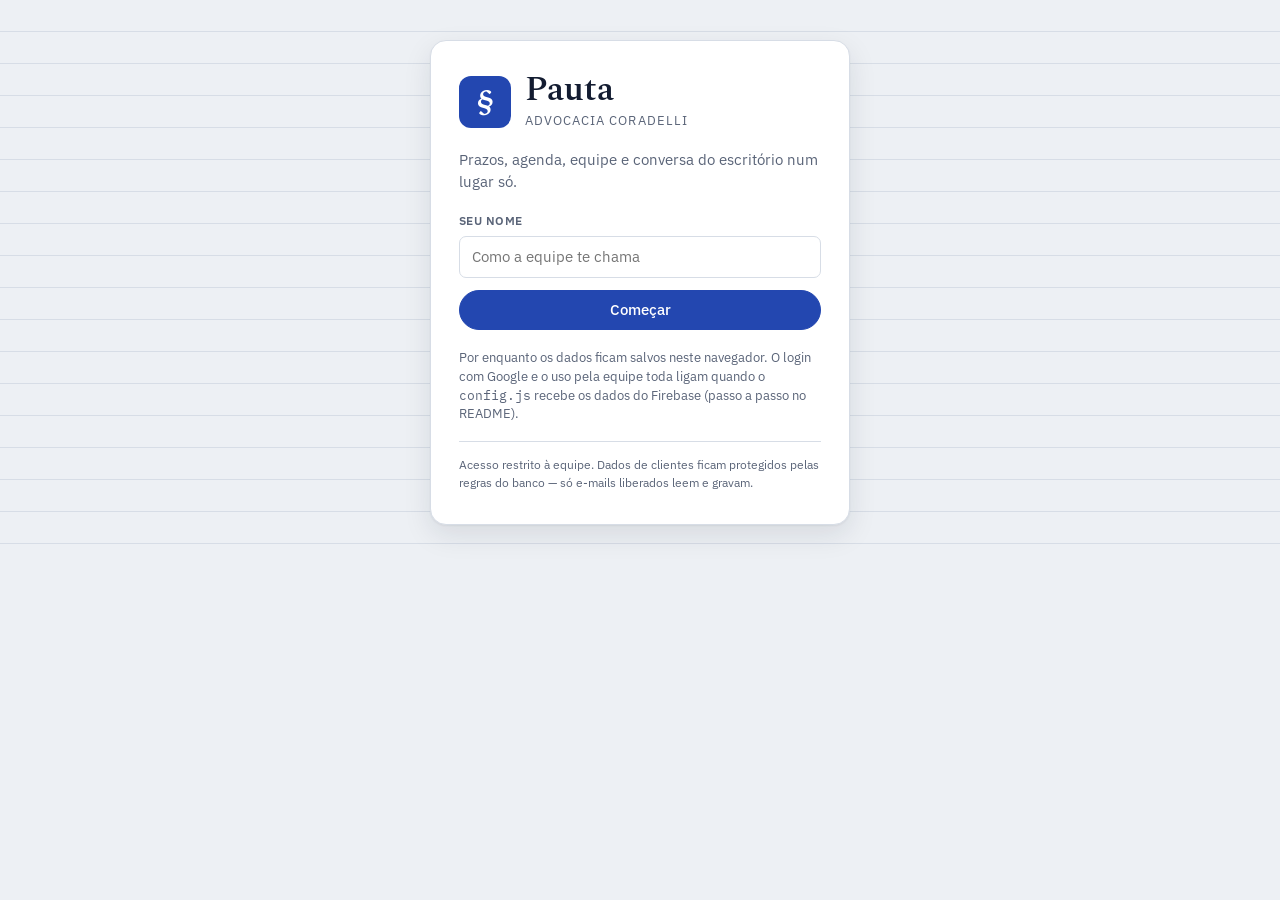
==== index.html @ 5a23bbc0 "Pauta: prazos, agenda, equipe e chat do escritório Co-Authored-By: Claude Opus 5.5 <noreply@anthropi" ====
<!doctype html>
<html lang="pt-BR">
<head>
  <meta charset="utf-8">
  <meta name="viewport" content="width=device-width, initial-scale=1, viewport-fit=cover">
  <title>Pauta Coradelli</title>
  <meta name="description" content="Prazos, agenda, equipe e chat do escritório.">
  <meta name="theme-color" content="#131C31">
  <link rel="icon" href="data:image/svg+xml,%3Csvg xmlns='http://www.w3.org/2000/svg' viewBox='0 0 64 64'%3E%3Crect width='64' height='64' rx='14' fill='%232347B0'/%3E%3Ctext x='32' y='46' font-family='Georgia,serif' font-size='42' font-weight='700' fill='white' text-anchor='middle'%3E%C2%A7%3C/text%3E%3C/svg%3E">
  <link rel="preconnect" href="https://fonts.googleapis.com">
  <link rel="preconnect" href="https://fonts.gstatic.com" crossorigin>
  <link rel="stylesheet" href="https://fonts.googleapis.com/css2?family=IBM+Plex+Mono:wght@400;500&family=IBM+Plex+Sans:wght@400;500;600&family=Spectral:wght@500;600&display=swap">
  <link rel="stylesheet" href="styles.css">
</head>
<body>
  <div id="app"></div>
  <div id="modal-root"></div>
  <div id="toasts" aria-live="polite"></div>
  <input type="file" id="backup-file" accept=".json,application/json" hidden>
  <script src="config.js"></script>
  <script type="module" src="app.js"></script>
</body>
</html>
---- styles.css ----
/* Layout: lombada escura à esquerda no desktop (como a lombada de um processo físico), barra de abas no celular;
   coluna de trabalho com filtros → lista de prazos, e o painel "Hoje" ao lado em telas largas. */
:root {
  --paper: #EDF0F4;
  --surface: #FFFFFF;
  --surface-2: #F5F7FA;
  --ink: #131C31;
  --muted: #5A6478;
  --line: #D7DDE6;
  --accent: #2347B0;
  --accent-ink: #FFFFFF;
  --accent-soft: #E3E9F8;
  --rail: #131C31;
  --rail-ink: #E8ECF4;
  --rail-muted: #8D98AE;
  --rail-active: #24304D;
  --danger: #B42318;
  --danger-soft: #FCE8E6;
  --on-danger: #FFFFFF;
  --warn: #9A5600;
  --warn-soft: #FBEED8;
  --ok: #1F7047;
  --ok-soft: #E0F0E6;
  --scrim: rgba(19, 28, 49, .42);
  --shadow: 0 1px 2px rgba(19, 28, 49, .06), 0 10px 28px rgba(19, 28, 49, .10);

  --font-display: 'Spectral', 'Iowan Old Style', Georgia, serif;
  --font-body: 'IBM Plex Sans', system-ui, -apple-system, 'Segoe UI', Roboto, sans-serif;
  --font-mono: 'IBM Plex Mono', ui-monospace, 'SFMono-Regular', Menlo, Consolas, monospace;

  --r: 12px;
  --r-sm: 7px;
  --tabbar-h: 62px;
}
@media (prefers-color-scheme: dark) {
  :root:not([data-theme="light"]) {
    --paper: #0E1420; --surface: #161E2E; --surface-2: #1B2436; --ink: #E5E9F1; --muted: #98A2B6; --line: #2A3447;
    --accent: #86A2FF; --accent-ink: #0E1420; --accent-soft: #1F2A48;
    --rail: #0A0F19; --rail-ink: #E5E9F1; --rail-muted: #7F8AA0; --rail-active: #1B2436;
    --danger: #FF8C7F; --danger-soft: #3A1D1C; --on-danger: #2A0F0C; --warn: #F2B55C; --warn-soft: #382A13; --ok: #79D29E; --ok-soft: #14301F;
    --scrim: rgba(0, 0, 0, .55); --shadow: 0 1px 2px rgba(0, 0, 0, .3), 0 12px 32px rgba(0, 0, 0, .45);
    color-scheme: dark;
  }
}
:root[data-theme="dark"] {
  --paper: #0E1420; --surface: #161E2E; --surface-2: #1B2436; --ink: #E5E9F1; --muted: #98A2B6; --line: #2A3447;
  --accent: #86A2FF; --accent-ink: #0E1420; --accent-soft: #1F2A48;
  --rail: #0A0F19; --rail-ink: #E5E9F1; --rail-muted: #7F8AA0; --rail-active: #1B2436;
  --danger: #FF8C7F; --danger-soft: #3A1D1C; --on-danger: #2A0F0C; --warn: #F2B55C; --warn-soft: #382A13; --ok: #79D29E; --ok-soft: #14301F;
  --scrim: rgba(0, 0, 0, .55); --shadow: 0 1px 2px rgba(0, 0, 0, .3), 0 12px 32px rgba(0, 0, 0, .45);
  color-scheme: dark;
}

*, *::before, *::after { box-sizing: border-box; }
html, body { height: 100%; }
body { margin: 0; background: var(--paper); color: var(--ink); font: 15px/1.5 var(--font-body); -webkit-font-smoothing: antialiased; }
body::before { content: ""; position: fixed; inset: 0 0 auto; height: env(safe-area-inset-top, 0px); z-index: 30; background: var(--paper); }
[hidden] { display: none !important; }
button, input, select, textarea { font: inherit; color: inherit; }
button { cursor: pointer; }
svg { width: 20px; height: 20px; fill: none; stroke: currentColor; stroke-width: 1.7; stroke-linecap: round; stroke-linejoin: round; flex: none; }
svg.g-logo { stroke: none; }
.mono { font-family: var(--font-mono); font-variant-numeric: tabular-nums; }
:focus-visible { outline: 2px solid var(--accent); outline-offset: 2px; }
h1, h2, h3 { text-wrap: balance; margin: 0; }
p { margin: 0; }
@media (prefers-reduced-motion: reduce) { *, *::before, *::after { animation: none !important; transition: none !important; } }

/* ---------- botões e campos ---------- */
.btn { display: inline-flex; align-items: center; justify-content: center; gap: 8px; min-height: 40px; padding: 0 16px; border-radius: 999px; border: 1px solid var(--line); background: var(--surface); font-weight: 500; white-space: nowrap; }
.btn:hover { border-color: var(--muted); }
.btn.primary { background: var(--accent); color: var(--accent-ink); border-color: var(--accent); }
.btn.primary:hover { filter: brightness(1.08); }
.btn.ghost { background: transparent; }
.btn.danger { color: var(--danger); border-color: var(--danger); background: transparent; }
.btn.small { min-height: 32px; padding: 0 12px; font-size: 13px; }
.btn[disabled] { opacity: .5; cursor: not-allowed; }
.btn svg { width: 18px; height: 18px; }
.icon-btn { position: relative; display: inline-grid; place-items: center; width: 40px; height: 40px; border-radius: 999px; border: 1px solid transparent; background: transparent; color: var(--ink); }
.icon-btn:hover { background: var(--surface); border-color: var(--line); }
.mini-btn { display: inline-flex; align-items: center; gap: 4px; padding: 2px 8px; border-radius: 999px; border: 1px solid var(--line); background: var(--surface); color: var(--muted); font-size: 12px; }
.mini-btn svg { width: 14px; height: 14px; }
.linkish { background: none; border: 0; padding: 0; color: var(--accent); font-weight: 500; text-align: left; }

.field { display: flex; flex-direction: column; gap: 6px; min-width: 0; }
.field > span:not(.hint), .label { font-size: 12px; font-weight: 600; letter-spacing: .04em; text-transform: uppercase; color: var(--muted); }
.input, .field input, .field select, .field textarea, select.input {
  width: 100%; min-height: 42px; padding: 9px 12px; border: 1px solid var(--line); border-radius: var(--r-sm); background: var(--surface); outline: none;
}
.field textarea { min-height: 96px; resize: vertical; line-height: 1.5; }
.field input:focus, .field select:focus, .field textarea:focus, .input:focus { border-color: var(--accent); box-shadow: 0 0 0 3px var(--accent-soft); }
.hint { font-size: 12.5px; color: var(--muted); }
.hint.ok { color: var(--ok); }
.hint.bad { color: var(--danger); }
.grid2 { display: grid; grid-template-columns: 1fr 1fr; gap: 14px; }
.grid3 { display: grid; grid-template-columns: repeat(3, 1fr); gap: 14px; }
@media (max-width: 560px) { .grid2, .grid3 { grid-template-columns: 1fr; } }
.seg { display: inline-flex; padding: 3px; gap: 2px; border-radius: 999px; background: var(--surface-2); border: 1px solid var(--line); }
.seg label, .seg button { display: inline-flex; align-items: center; gap: 6px; padding: 6px 14px; border-radius: 999px; border: 0; background: transparent; font-size: 14px; font-weight: 500; color: var(--muted); cursor: pointer; }
.seg input { position: absolute; opacity: 0; pointer-events: none; }
.seg label:has(input:checked), .seg button.on { background: var(--surface); color: var(--ink); box-shadow: 0 1px 2px rgba(0,0,0,.08); }
.check { display: inline-flex; align-items: center; gap: 8px; font-size: 14px; cursor: pointer; }
.check input { width: 18px; height: 18px; accent-color: var(--accent); }

/* ---------- login ---------- */
.login { min-height: 100%; display: grid; place-items: center; padding-block: 40px; padding-left: max(16px, env(safe-area-inset-left, 0px)); padding-right: max(16px, env(safe-area-inset-right, 0px));
  background-image: repeating-linear-gradient(to bottom, transparent 0 31px, var(--line) 31px 32px); }
.login-card { width: 100%; max-width: 420px; background: var(--surface); border: 1px solid var(--line); border-radius: 16px; padding: 32px 28px; box-shadow: var(--shadow); display: flex; flex-direction: column; gap: 18px; }
.login-brand { display: flex; align-items: center; gap: 14px; }
.brand-mark { display: inline-grid; place-items: center; width: 36px; height: 36px; border-radius: 8px; background: var(--accent); color: var(--accent-ink); font-family: var(--font-display); font-size: 22px; font-weight: 600; line-height: 1; }
.brand-mark.big { width: 52px; height: 52px; font-size: 32px; border-radius: 12px; }
.login-title { font-family: var(--font-display); font-size: 34px; font-weight: 600; line-height: 1; }
.login-office { font-size: 13px; letter-spacing: .08em; text-transform: uppercase; color: var(--muted); margin-top: 4px; }
.login-lede { color: var(--muted); }
.login-msg { padding: 10px 12px; border-radius: var(--r-sm); background: var(--danger-soft); color: var(--danger); font-size: 14px; }
.btn.google { min-height: 46px; background: var(--surface); }
.login-foot { font-size: 12px; color: var(--muted); border-top: 1px solid var(--line); padding-top: 14px; }

/* ---------- casca do app ---------- */
.app { display: grid; grid-template-columns: 240px minmax(0, 1fr); min-height: 100%; }
.rail { position: sticky; top: 0; height: 100vh; height: 100dvh; display: flex; flex-direction: column; gap: 28px; padding: 22px 14px; background: var(--rail); color: var(--rail-ink); }
.brand { display: flex; align-items: center; gap: 12px; padding: 0 8px; }
.brand-name { font-family: var(--font-display); font-size: 24px; font-weight: 600; line-height: 1; }
.brand-office { font-size: 11px; letter-spacing: .08em; text-transform: uppercase; color: var(--rail-muted); margin-top: 3px; }
.rail-nav { display: flex; flex-direction: column; gap: 2px; }
.nav-btn { display: flex; align-items: center; gap: 12px; padding: 10px 12px; border-radius: 9px; border: 0; background: transparent; color: var(--rail-muted); font-weight: 500; text-align: left; }
.nav-btn:hover { color: var(--rail-ink); background: var(--rail-active); }
.nav-btn.on { color: var(--rail-ink); background: var(--rail-active); }
.nav-btn .nav-n { margin-left: auto; min-width: 20px; padding: 0 6px; border-radius: 999px; background: var(--accent); color: var(--accent-ink); font-size: 11.5px; font-weight: 600; text-align: center; line-height: 20px; }
.rail-foot { margin-top: auto; display: flex; flex-direction: column; gap: 10px; padding: 0 8px; font-size: 12px; color: var(--rail-muted); }
.demo-tag { display: inline-flex; align-self: flex-start; padding: 3px 8px; border-radius: 4px; border: 1px dashed var(--rail-muted); font-family: var(--font-mono); font-size: 11px; letter-spacing: .06em; text-transform: uppercase; }

.main { min-width: 0; display: flex; flex-direction: column; }
.topbar { position: sticky; top: env(safe-area-inset-top, 0px); z-index: 20; display: flex; align-items: center; gap: 12px; min-height: 64px; background: var(--paper); border-bottom: 1px solid var(--line);
  padding-left: max(32px, env(safe-area-inset-left, 0px)); padding-right: max(32px, env(safe-area-inset-right, 0px)); }
.topbar .mobile-brand { display: none; }
.view-title { font-family: var(--font-display); font-size: 26px; font-weight: 600; letter-spacing: -.01em; }
.view-sub { font-size: 13px; color: var(--muted); }
.top-actions { margin-left: auto; display: flex; align-items: center; gap: 6px; }
.badge { position: absolute; top: -2px; right: -4px; min-width: 16px; height: 16px; padding: 0 4px; border-radius: 999px; background: var(--danger); color: var(--on-danger); font-size: 10.5px; font-weight: 600; line-height: 16px; text-align: center; border: 2px solid var(--paper); box-sizing: content-box; }
.avatar-btn { padding: 0; border: 0; background: none; border-radius: 999px; }
.content { flex: 1; padding-block: 24px 48px; padding-left: max(32px, env(safe-area-inset-left, 0px)); padding-right: max(32px, env(safe-area-inset-right, 0px)); min-width: 0; }
.demo-banner { display: flex; align-items: flex-start; gap: 10px; padding: 8px 32px; background: var(--warn-soft); color: var(--warn); font-size: 13px; border-bottom: 1px solid var(--line); }
.tabbar { display: none; }

@media (max-width: 899px) {
  .app { grid-template-columns: minmax(0, 1fr); }
  .rail { display: none; }
  .topbar { min-height: 56px; padding-left: max(16px, env(safe-area-inset-left, 0px)); padding-right: max(16px, env(safe-area-inset-right, 0px)); }
  .topbar .mobile-brand { display: inline-grid; width: 30px; height: 30px; font-size: 19px; border-radius: 7px; }
  .view-title { font-size: 22px; }
  .content { padding-block: 16px calc(var(--tabbar-h) + 28px + env(safe-area-inset-bottom, 0px)); padding-left: max(16px, env(safe-area-inset-left, 0px)); padding-right: max(16px, env(safe-area-inset-right, 0px)); }
  .demo-banner { padding: 8px max(16px, env(safe-area-inset-left, 0px)); }
  .tabbar { position: fixed; z-index: 25; inset: auto 0 0; display: grid; grid-template-columns: repeat(4, 1fr); background: var(--surface); border-top: 1px solid var(--line);
    padding-bottom: env(safe-area-inset-bottom, 0px); padding-left: env(safe-area-inset-left, 0px); padding-right: env(safe-area-inset-right, 0px); }
  .tab-btn { position: relative; height: var(--tabbar-h); display: flex; flex-direction: column; align-items: center; justify-content: center; gap: 3px; border: 0; background: none; color: var(--muted); font-size: 11.5px; font-weight: 500; }
  .tab-btn.on { color: var(--accent); }
  .tab-btn .nav-n { position: absolute; top: 7px; left: calc(50% + 6px); min-width: 17px; padding: 0 5px; border-radius: 999px; background: var(--danger); color: var(--on-danger); font-size: 10.5px; line-height: 17px; font-weight: 600; }
}

/* avatares */
.av { display: inline-grid; place-items: center; flex: none; width: 32px; height: 32px; border-radius: 999px; color: #fff; font-size: 12.5px; font-weight: 600; letter-spacing: .02em; overflow: hidden; }
.av img { width: 100%; height: 100%; object-fit: cover; }
.av.sm { width: 24px; height: 24px; font-size: 10.5px; }
.av.lg { width: 64px; height: 64px; font-size: 22px; }
.av.none { background: var(--surface-2); color: var(--muted); border: 1px dashed var(--line); }

/* popovers (sininho e menu) */
.pop { position: fixed; z-index: 40; top: calc(env(safe-area-inset-top, 0px) + 60px); right: max(16px, env(safe-area-inset-right, 0px)); width: min(380px, calc(100vw - 32px)); max-height: min(560px, 75dvh); overflow: auto;
  background: var(--surface); border: 1px solid var(--line); border-radius: var(--r); box-shadow: var(--shadow); }
.pop-head { display: flex; align-items: center; justify-content: space-between; gap: 10px; padding: 14px 16px 10px; border-bottom: 1px solid var(--line); position: sticky; top: 0; background: var(--surface); }
.pop-head h3 { font-size: 15px; }
.pop-group { padding: 10px 16px 4px; font-size: 11.5px; font-weight: 600; letter-spacing: .06em; text-transform: uppercase; color: var(--muted); }
.notif { display: flex; gap: 12px; align-items: flex-start; width: 100%; padding: 10px 16px; border: 0; background: none; text-align: left; }
.notif:hover { background: var(--surface-2); }
.notif .dot { width: 8px; height: 8px; margin-top: 7px; border-radius: 999px; background: transparent; flex: none; }
.notif.unread .dot { background: var(--accent); }
.notif b { display: block; font-weight: 500; }
.notif small { display: block; color: var(--muted); font-size: 12.5px; }
.notif small.vencido, .notif small.hoje { color: var(--danger); font-weight: 500; }
.pop-empty { padding: 28px 16px; text-align: center; color: var(--muted); font-size: 14px; }
.menu-item { display: flex; align-items: center; gap: 12px; width: 100%; padding: 11px 16px; border: 0; background: none; text-align: left; }
.menu-item:hover { background: var(--surface-2); }
.menu-item svg { color: var(--muted); }
.menu-who { padding: 14px 16px; display: flex; gap: 12px; align-items: center; border-bottom: 1px solid var(--line); }
.menu-who small { display: block; color: var(--muted); font-size: 12.5px; word-break: break-all; }
.pop-scrim { position: fixed; inset: 0; z-index: 35; }

/* ---------- prazos ---------- */
.prazos-layout { display: grid; grid-template-columns: minmax(0, 1fr) 300px; gap: 28px; align-items: start; }
@media (max-width: 1199px) { .prazos-layout { grid-template-columns: minmax(0, 1fr); } }
.prazos-main { display: flex; flex-direction: column; gap: 14px; min-width: 0; }
.toolbar { display: flex; gap: 10px; align-items: center; flex-wrap: wrap; }
.search { flex: 1 1 240px; display: flex; align-items: center; gap: 8px; min-height: 42px; padding: 0 14px; border: 1px solid var(--line); border-radius: 999px; background: var(--surface); color: var(--muted); }
.search input { flex: 1; min-width: 0; border: 0; outline: 0; background: transparent; color: var(--ink); }
.search:focus-within { border-color: var(--accent); box-shadow: 0 0 0 3px var(--accent-soft); }
.chips { display: flex; gap: 8px; overflow-x: auto; padding-bottom: 2px; scrollbar-width: none; }
.chips::-webkit-scrollbar { display: none; }
.chip { display: inline-flex; align-items: center; gap: 8px; flex: none; padding: 6px 12px; border-radius: 999px; border: 1px solid var(--line); background: var(--surface); font-size: 13.5px; font-weight: 500; color: var(--ink); }
.chip-n { min-width: 20px; padding: 0 6px; border-radius: 999px; background: var(--surface-2); color: var(--muted); font-size: 12px; text-align: center; line-height: 20px; font-variant-numeric: tabular-nums; }
.chip.on { background: var(--ink); color: var(--paper); border-color: var(--ink); }
.chip.on .chip-n { background: rgba(127,127,127,.25); color: inherit; }
.chip-vencido:not(.on) .chip-n.has { background: var(--danger); color: var(--on-danger); }
.chip-hoje:not(.on) .chip-n.has { background: var(--danger-soft); color: var(--danger); }
.chip-urgente:not(.on) .chip-n.has { background: var(--warn-soft); color: var(--warn); }
.subfilters { display: flex; gap: 10px; flex-wrap: wrap; align-items: center; }
.subfilters select { min-height: 36px; padding: 0 10px; border: 1px solid var(--line); border-radius: var(--r-sm); background: var(--surface); font-size: 13.5px; max-width: 100%; }
.ia-queue { display: flex; align-items: center; gap: 10px; flex-wrap: wrap; padding: 10px 14px; border-radius: var(--r-sm); border: 1px dashed var(--accent); background: var(--accent-soft); color: var(--ink); font-size: 14px; }
.ia-queue svg { color: var(--accent); }

.case-list { background: var(--surface); border: 1px solid var(--line); border-radius: var(--r); overflow: hidden; }
.case-row { display: grid; grid-template-columns: 74px minmax(0, 1fr) auto; gap: 16px; align-items: center; width: 100%; padding: 14px 18px; border: 0; border-bottom: 1px solid var(--line); background: none; text-align: left; }
.case-row:last-child { border-bottom: 0; }
.case-row:hover { background: var(--surface-2); }
.case-row.done .case-parts { color: var(--muted); text-decoration: line-through; text-decoration-color: var(--line); }
.case-num { font-family: var(--font-mono); font-size: 12.5px; color: var(--muted); display: flex; gap: 8px; align-items: center; flex-wrap: wrap; }
.case-parts { font-weight: 600; font-size: 15.5px; line-height: 1.35; margin-top: 2px; overflow-wrap: anywhere; }
.case-parts .vs { color: var(--muted); font-weight: 400; padding: 0 2px; }
.case-meta { margin-top: 4px; font-size: 13px; color: var(--muted); display: flex; gap: 6px 10px; flex-wrap: wrap; }
.case-side { display: flex; flex-direction: column; align-items: flex-end; gap: 6px; font-size: 13px; color: var(--muted); }
.case-side .date { font-variant-numeric: tabular-nums; }
.tag { display: inline-flex; align-items: center; gap: 4px; padding: 1px 7px; border-radius: 4px; font-family: var(--font-body); font-size: 11.5px; font-weight: 600; letter-spacing: .03em; }
.tag.ia { background: var(--accent-soft); color: var(--accent); }
.tag.adm { background: var(--surface-2); color: var(--muted); border: 1px solid var(--line); }
.tag svg { width: 12px; height: 12px; }
@media (max-width: 640px) {
  .case-row { grid-template-columns: 60px minmax(0, 1fr); gap: 12px; padding: 14px; }
  .case-side { grid-column: 2; flex-direction: row; align-items: center; justify-content: flex-start; }
}

/* carimbo de prazo */
.stamp { display: grid; place-items: center; text-align: center; min-height: 52px; padding: 6px 4px; border: 1.5px solid var(--line); border-radius: 8px; font-family: var(--font-mono); color: var(--muted); line-height: 1.1; }
.stamp b { display: block; font-size: 16px; font-weight: 500; letter-spacing: -.02em; }
.stamp small { display: block; font-size: 10px; letter-spacing: .08em; text-transform: uppercase; margin-top: 2px; }
.stamp.vencido { color: var(--danger); border-color: var(--danger); background: var(--danger-soft); transform: rotate(-3deg); border-style: double; border-width: 3px; }
.stamp.hoje { color: var(--danger); border-color: var(--danger); }
.stamp.urgente { color: var(--warn); border-color: var(--warn); background: var(--warn-soft); }
.stamp.proximo { color: var(--ink); border-color: var(--ink); }
.stamp.tranquilo { color: var(--ok); border-color: var(--ok); }
.stamp.cumprido { color: var(--ok); border-color: var(--ok); background: var(--ok-soft); }
.stamp.semprazo { border-style: dashed; }
.stamp.inline { display: inline-grid; min-height: 0; padding: 4px 10px; }
.stamp.inline b { font-size: 14px; }

.empty { padding: 44px 20px; text-align: center; color: var(--muted); display: flex; flex-direction: column; gap: 12px; align-items: center; }
.empty h3 { color: var(--ink); font-family: var(--font-display); font-size: 20px; font-weight: 600; }

/* painel hoje */
.today-panel { display: flex; flex-direction: column; gap: 12px; position: sticky; top: calc(env(safe-area-inset-top, 0px) + 88px); }
.panel { background: var(--surface); border: 1px solid var(--line); border-radius: var(--r); padding: 16px; display: flex; flex-direction: column; gap: 12px; }
.panel-h { display: flex; align-items: baseline; justify-content: space-between; gap: 8px; }
.panel-h h3 { font-family: var(--font-display); font-size: 18px; font-weight: 600; }
.panel-h small { color: var(--muted); font-size: 12.5px; }
.mini-ev { display: grid; grid-template-columns: 46px minmax(0, 1fr); gap: 10px; align-items: start; padding: 0; border: 0; background: none; text-align: left; width: 100%; }
.mini-ev .t { font-family: var(--font-mono); font-size: 13px; color: var(--muted); padding-top: 1px; }
.mini-ev b { display: block; font-weight: 500; font-size: 14px; line-height: 1.35; }
.mini-ev small { color: var(--muted); font-size: 12.5px; }
.mini-ev.fin b { color: var(--muted); text-decoration: line-through; text-decoration-color: var(--line); }
.load-row { display: grid; grid-template-columns: 24px minmax(0, 1fr) auto; gap: 10px; align-items: center; font-size: 13.5px; }
.load-bar { height: 4px; border-radius: 4px; background: var(--surface-2); overflow: hidden; margin-top: 4px; }
.load-bar i { display: block; height: 100%; background: var(--accent); border-radius: 4px; }

/* ---------- gaveta do caso ---------- */
.scrim { position: fixed; inset: 0; z-index: 50; background: var(--scrim); animation: fade .15s ease; }
.drawer { position: fixed; z-index: 51; top: 0; right: 0; bottom: 0; width: min(640px, 100%); display: flex; flex-direction: column; background: var(--surface); box-shadow: var(--shadow); animation: slide .2s ease;
  padding-top: env(safe-area-inset-top, 0px); padding-bottom: env(safe-area-inset-bottom, 0px); padding-right: env(safe-area-inset-right, 0px); }
@keyframes fade { from { opacity: 0; } }
@keyframes slide { from { transform: translateX(24px); opacity: .6; } }
.drawer-head { padding: 18px 24px 14px; border-bottom: 1px solid var(--line); display: flex; flex-direction: column; gap: 10px; }
.drawer-top { display: flex; align-items: center; justify-content: space-between; gap: 10px; }
.eyebrow { font-size: 11.5px; font-weight: 600; letter-spacing: .07em; text-transform: uppercase; color: var(--muted); }
.proc-num { display: flex; align-items: center; gap: 10px; flex-wrap: wrap; }
.proc-num .mono { font-size: 15px; }
.drawer-title { font-family: var(--font-display); font-size: 24px; font-weight: 600; line-height: 1.2; overflow-wrap: anywhere; }
.drawer-title .vs { color: var(--muted); font-weight: 400; }
.meta-row { display: flex; gap: 8px 14px; flex-wrap: wrap; align-items: center; font-size: 13.5px; color: var(--muted); }
.drawer-actions { display: flex; gap: 8px; flex-wrap: wrap; align-items: center; }
.drawer-actions select { min-height: 32px; padding: 0 10px; border-radius: 999px; border: 1px solid var(--line); background: var(--surface); font-size: 13px; max-width: 100%; }
.drawer-tabs { display: flex; gap: 4px; padding: 0 24px; border-bottom: 1px solid var(--line); overflow-x: auto; }
.drawer-tabs button { padding: 12px 10px; border: 0; border-bottom: 2px solid transparent; background: none; color: var(--muted); font-weight: 500; white-space: nowrap; display: inline-flex; gap: 6px; align-items: center; }
.drawer-tabs button.on { color: var(--ink); border-bottom-color: var(--accent); }
.drawer-tabs svg { width: 16px; height: 16px; }
.drawer-body { flex: 1; overflow: auto; padding: 20px 24px 32px; display: flex; flex-direction: column; gap: 18px; }
@media (max-width: 640px) { .drawer-head, .drawer-body { padding-left: 16px; padding-right: 16px; } .drawer-tabs { padding: 0 10px; } .drawer-title { font-size: 21px; } }

.timeline { display: flex; flex-direction: column; gap: 0; margin: 0; padding: 0; list-style: none; }
.timeline li { position: relative; padding: 0 0 18px 22px; border-left: 1px solid var(--line); margin-left: 5px; }
.timeline li:last-child { border-left-color: transparent; padding-bottom: 0; }
.timeline li::before { content: ""; position: absolute; left: -5px; top: 5px; width: 9px; height: 9px; border-radius: 999px; background: var(--surface); border: 2px solid var(--accent); }
.timeline .when { font-size: 12.5px; color: var(--muted); }
.timeline .what { white-space: pre-wrap; overflow-wrap: anywhere; }
.soon { border: 1px dashed var(--line); border-radius: var(--r); padding: 18px; display: flex; flex-direction: column; gap: 12px; background: var(--surface-2); }
.soon h4 { margin: 0; display: flex; gap: 8px; align-items: center; font-size: 15px; }
.soon h4 svg { color: var(--accent); }
.soon ol { margin: 0; padding-left: 20px; color: var(--muted); font-size: 14px; display: flex; flex-direction: column; gap: 4px; }
.dropzone { display: grid; place-items: center; gap: 6px; padding: 28px; border: 1.5px dashed var(--line); border-radius: var(--r); color: var(--muted); text-align: center; background: var(--surface); }
.dropzone svg { width: 28px; height: 28px; }
.kv { display: grid; grid-template-columns: 140px minmax(0, 1fr); gap: 8px 14px; font-size: 14px; }
.kv dt { color: var(--muted); }
.kv dd { margin: 0; overflow-wrap: anywhere; }
@media (max-width: 480px) { .kv { grid-template-columns: 1fr; gap: 2px; } .kv dd { margin-bottom: 8px; } }
.notice { padding: 10px 12px; border-radius: var(--r-sm); font-size: 13.5px; display: flex; gap: 10px; align-items: center; flex-wrap: wrap; }
.notice.ia { background: var(--accent-soft); color: var(--ink); }
.notice.warn { background: var(--warn-soft); color: var(--warn); }

/* ---------- calendário ---------- */
.cal-layout { display: grid; grid-template-columns: minmax(0, 1fr) 360px; gap: 24px; align-items: start; }
@media (max-width: 1099px) { .cal-layout { grid-template-columns: minmax(0, 1fr); } }
.cal { background: var(--surface); border: 1px solid var(--line); border-radius: var(--r); overflow: hidden; }
.cal-head { display: flex; align-items: center; gap: 8px; padding: 12px 14px; border-bottom: 1px solid var(--line); }
.cal-head h2 { font-family: var(--font-display); font-size: 21px; font-weight: 600; margin-right: auto; }
.cal-grid { display: grid; grid-template-columns: repeat(7, minmax(0, 1fr)); }
.cal-dow { padding: 8px 6px; font-size: 11.5px; font-weight: 600; letter-spacing: .06em; text-transform: uppercase; color: var(--muted); text-align: center; border-bottom: 1px solid var(--line); }
.cal-day { min-height: 104px; padding: 6px; border: 0; border-right: 1px solid var(--line); border-bottom: 1px solid var(--line); background: var(--surface); text-align: left; display: flex; flex-direction: column; gap: 3px; min-width: 0; }
.cal-day:nth-child(7n) { border-right: 0; }
.cal-day.out { background: var(--surface-2); color: var(--muted); }
.cal-day.wknd .n, .cal-day.hol .n { color: var(--muted); }
.cal-day:hover { background: var(--surface-2); }
.cal-day.sel { box-shadow: inset 0 0 0 2px var(--accent); }
.cal-day .n { display: inline-grid; place-items: center; width: 26px; height: 26px; border-radius: 999px; font-size: 13px; font-weight: 500; font-variant-numeric: tabular-nums; }
.cal-day.today .n { background: var(--accent); color: var(--accent-ink); }
.cal-day .hol-name { font-size: 10.5px; color: var(--muted); white-space: nowrap; overflow: hidden; text-overflow: ellipsis; }
.cal-item { display: block; font-size: 11.5px; line-height: 1.3; padding: 2px 5px; border-radius: 4px; white-space: nowrap; overflow: hidden; text-overflow: ellipsis; background: var(--surface-2); color: var(--ink); border-left: 3px solid var(--c, var(--accent)); }
.cal-item.prazo { background: var(--danger-soft); color: var(--danger); border-left-color: var(--danger); font-weight: 500; }
.cal-item.fin { opacity: .55; text-decoration: line-through; }
.cal-more { font-size: 11px; color: var(--muted); padding-left: 4px; }
.cal-dots { display: none; gap: 3px; flex-wrap: wrap; justify-content: center; }
.cal-dots i { width: 6px; height: 6px; border-radius: 999px; background: var(--c, var(--accent)); }
.cal-dots i.prazo { background: var(--danger); }
@media (max-width: 700px) {
  .cal-day { min-height: 54px; align-items: center; padding: 4px 2px; }
  .cal-item, .cal-more, .cal-day .hol-name { display: none; }
  .cal-dots { display: flex; }
}
.day-panel { display: flex; flex-direction: column; gap: 12px; }
.day-head { display: flex; align-items: flex-start; justify-content: space-between; gap: 10px; }
.day-head h3 { font-family: var(--font-display); font-size: 22px; font-weight: 600; }
.day-head small { display: block; color: var(--muted); font-size: 13px; }
.ev { display: grid; grid-template-columns: 58px minmax(0, 1fr); gap: 12px; padding: 14px; background: var(--surface); border: 1px solid var(--line); border-radius: var(--r); }
.ev .t { font-family: var(--font-mono); font-size: 14px; line-height: 1.3; }
.ev .t small { display: block; color: var(--muted); font-size: 12px; }
.ev-title { font-weight: 600; overflow-wrap: anywhere; }
.ev.fin .ev-title { color: var(--muted); text-decoration: line-through; text-decoration-color: var(--line); }
.ev-meta { display: flex; gap: 6px 10px; flex-wrap: wrap; align-items: center; margin-top: 4px; font-size: 13px; color: var(--muted); }
.ev-desc { margin-top: 6px; font-size: 14px; color: var(--muted); white-space: pre-wrap; overflow-wrap: anywhere; }
.ev-actions { display: flex; gap: 6px; flex-wrap: wrap; margin-top: 10px; }
.ev.prazo { border-color: var(--danger); background: var(--danger-soft); }
.ev.prazo .t { color: var(--danger); }
.pill { display: inline-flex; align-items: center; gap: 5px; padding: 1px 8px; border-radius: 999px; font-size: 11.5px; font-weight: 600; letter-spacing: .02em; }
.pill::before { content: ""; width: 6px; height: 6px; border-radius: 999px; background: currentColor; }
.pill.agendado { background: var(--accent-soft); color: var(--accent); }
.pill.andamento { background: var(--warn-soft); color: var(--warn); }
.pill.finalizado { background: var(--surface-2); color: var(--muted); }
.who { display: inline-flex; align-items: center; gap: 6px; }

/* ---------- equipe ---------- */
.team-grid { display: grid; grid-template-columns: repeat(auto-fill, minmax(240px, 1fr)); gap: 14px; }
.member-card { display: flex; flex-direction: column; gap: 12px; padding: 18px; background: var(--surface); border: 1px solid var(--line); border-radius: var(--r); text-align: left; }
.member-card:hover { border-color: var(--muted); }
.member-top { display: flex; gap: 12px; align-items: center; min-width: 0; }
.member-top b { display: block; font-size: 16px; overflow-wrap: anywhere; }
.member-top small { color: var(--muted); font-size: 13px; }
.member-stats { display: grid; grid-template-columns: repeat(3, 1fr); gap: 8px; border-top: 1px solid var(--line); padding-top: 12px; }
.member-stats div { display: flex; flex-direction: column; }
.member-stats b { font-family: var(--font-mono); font-size: 18px; font-weight: 500; }
.member-stats b.alert { color: var(--danger); }
.member-stats small { font-size: 11.5px; color: var(--muted); }
.profile-head { display: flex; gap: 18px; align-items: center; flex-wrap: wrap; margin-bottom: 22px; }
.profile-head h2 { font-family: var(--font-display); font-size: 28px; font-weight: 600; }
.profile-head .sub { color: var(--muted); font-size: 14px; overflow-wrap: anywhere; }
.profile-actions { margin-left: auto; display: flex; gap: 8px; flex-wrap: wrap; }
.section-h { display: flex; align-items: baseline; justify-content: space-between; gap: 10px; margin: 26px 0 10px; }
.section-h h3 { font-family: var(--font-display); font-size: 20px; font-weight: 600; }
.section-h small { color: var(--muted); }
.ev-list { display: flex; flex-direction: column; gap: 10px; }
.back { display: inline-flex; align-items: center; gap: 4px; margin-bottom: 14px; padding: 0; border: 0; background: none; color: var(--muted); font-weight: 500; }

/* ---------- chat ---------- */
.chat { display: grid; grid-template-columns: 250px minmax(0, 1fr); height: calc(100dvh - 64px - 72px - env(safe-area-inset-top, 0px) - env(safe-area-inset-bottom, 0px)); min-height: 420px; background: var(--surface); border: 1px solid var(--line); border-radius: var(--r); overflow: hidden; }
.channels { border-right: 1px solid var(--line); overflow: auto; padding: 10px 8px; display: flex; flex-direction: column; gap: 2px; background: var(--surface-2); }
.ch-group { padding: 10px 10px 4px; font-size: 11.5px; font-weight: 600; letter-spacing: .06em; text-transform: uppercase; color: var(--muted); }
.ch { display: flex; align-items: center; gap: 10px; padding: 8px 10px; border-radius: 8px; border: 0; background: none; text-align: left; min-width: 0; }
.ch span.nm { flex: 1; min-width: 0; overflow: hidden; text-overflow: ellipsis; white-space: nowrap; }
.ch:hover { background: var(--surface); }
.ch.on { background: var(--surface); box-shadow: 0 1px 2px rgba(0,0,0,.06); font-weight: 600; }
.ch .hash { width: 24px; text-align: center; font-family: var(--font-mono); color: var(--muted); }
.ch .nav-n { min-width: 18px; padding: 0 5px; border-radius: 999px; background: var(--accent); color: var(--accent-ink); font-size: 11px; line-height: 18px; text-align: center; font-weight: 600; }
.conv { display: flex; flex-direction: column; min-width: 0; min-height: 0; }
.conv-head { padding: 12px 18px; border-bottom: 1px solid var(--line); display: flex; align-items: center; gap: 10px; }
.conv-head b { font-size: 15px; }
.conv-head small { color: var(--muted); font-size: 12.5px; }
.msgs { flex: 1; overflow: auto; padding: 16px 18px; display: flex; flex-direction: column; gap: 14px; }
.day-sep { align-self: center; font-size: 12px; color: var(--muted); padding: 2px 10px; border-radius: 999px; background: var(--surface-2); }
.msg { display: grid; grid-template-columns: 32px minmax(0, 1fr); gap: 10px; }
.msg-h { display: flex; gap: 8px; align-items: baseline; }
.msg-h b { font-size: 14px; }
.msg-h small { font-size: 12px; color: var(--muted); font-family: var(--font-mono); }
.msg-t { white-space: pre-wrap; overflow-wrap: anywhere; }
.msg-t .mention { color: var(--accent); font-weight: 600; }
.msg-t .mention.me { background: var(--accent-soft); border-radius: 3px; padding: 0 2px; }
.compose { display: flex; gap: 8px; padding: 12px; border-top: 1px solid var(--line); }
.compose textarea { flex: 1; min-height: 44px; max-height: 140px; padding: 11px 14px; border: 1px solid var(--line); border-radius: 22px; background: var(--surface); resize: none; outline: none; }
.compose textarea:focus { border-color: var(--accent); }
.compose .btn { width: 44px; min-height: 44px; padding: 0; }
@media (max-width: 899px) {
  .chat { grid-template-columns: minmax(0, 1fr); grid-template-rows: auto minmax(0, 1fr); height: calc(100dvh - 56px - 32px - var(--tabbar-h) - env(safe-area-inset-top, 0px) - env(safe-area-inset-bottom, 0px)); min-height: 360px; }
  .channels { flex-direction: row; border-right: 0; border-bottom: 1px solid var(--line); overflow-x: auto; padding: 8px; }
  .ch-group { display: none; }
  .ch { flex: none; }
  .ch span.nm { max-width: 120px; }
  .msgs { padding: 14px; }
}

/* ---------- modais ---------- */
.modal-wrap { position: fixed; inset: 0; z-index: 60; display: grid; place-items: center; padding: 20px; background: var(--scrim); animation: fade .15s ease; }
.modal { width: 100%; max-width: 640px; max-height: calc(100dvh - 40px); overflow: auto; background: var(--surface); border-radius: 16px; box-shadow: var(--shadow); }
.modal.sm { max-width: 440px; }
.modal-head { position: sticky; top: 0; z-index: 1; display: flex; align-items: center; justify-content: space-between; gap: 10px; padding: 18px 22px; border-bottom: 1px solid var(--line); background: var(--surface); }
.modal-head h2 { font-family: var(--font-display); font-size: 22px; font-weight: 600; }
.modal-body { padding: 20px 22px; display: flex; flex-direction: column; gap: 16px; }
.modal-foot { position: sticky; bottom: 0; display: flex; justify-content: flex-end; gap: 10px; flex-wrap: wrap; padding: 14px 22px; border-top: 1px solid var(--line); background: var(--surface); }
.calc { border: 1px solid var(--line); border-radius: var(--r-sm); background: var(--surface-2); }
.calc summary { cursor: pointer; padding: 10px 14px; font-size: 14px; font-weight: 500; color: var(--accent); }
.calc-body { padding: 4px 14px 14px; display: flex; flex-direction: column; gap: 12px; }
.calc-out { display: flex; align-items: center; gap: 12px; flex-wrap: wrap; padding: 10px 12px; border-radius: var(--r-sm); background: var(--surface); border: 1px solid var(--line); }
.calc-out b { font-family: var(--font-mono); font-size: 16px; font-weight: 500; }
.color-row { display: flex; gap: 8px; flex-wrap: wrap; }
.color-row label { position: relative; }
.color-row input { position: absolute; opacity: 0; }
.color-row span { display: block; width: 30px; height: 30px; border-radius: 999px; background: var(--c); border: 3px solid var(--surface); box-shadow: 0 0 0 1px var(--line); cursor: pointer; }
.color-row input:checked + span { box-shadow: 0 0 0 2px var(--ink); }
.color-row input:focus-visible + span { outline: 2px solid var(--accent); outline-offset: 2px; }
pre.code { margin: 0; padding: 12px; border-radius: var(--r-sm); background: var(--surface-2); border: 1px solid var(--line); font: 12.5px/1.5 var(--font-mono); overflow-x: auto; }
@media (max-width: 560px) {
  .modal-wrap { padding: 0; place-items: end stretch; }
  .modal, .modal.sm { max-width: none; max-height: calc(100dvh - env(safe-area-inset-top, 0px) - 24px); border-radius: 16px 16px 0 0; padding-bottom: env(safe-area-inset-bottom, 0px); }
  .modal-head, .modal-body, .modal-foot { padding-left: 16px; padding-right: 16px; }
}

/* toasts */
#toasts { position: fixed; z-index: 80; left: 50%; transform: translateX(-50%); bottom: calc(24px + env(safe-area-inset-bottom, 0px)); display: flex; flex-direction: column; gap: 8px; align-items: center; width: min(420px, calc(100vw - 32px)); pointer-events: none; }
@media (max-width: 899px) { #toasts { bottom: calc(var(--tabbar-h) + 16px + env(safe-area-inset-bottom, 0px)); } }
.toast { padding: 10px 16px; border-radius: 999px; background: var(--ink); color: var(--paper); font-size: 14px; box-shadow: var(--shadow); animation: fade .2s ease; pointer-events: auto; text-align: center; }
.toast.danger { background: var(--danger); color: var(--on-danger); }

.demo-banner span { flex: 1; min-width: 0; }
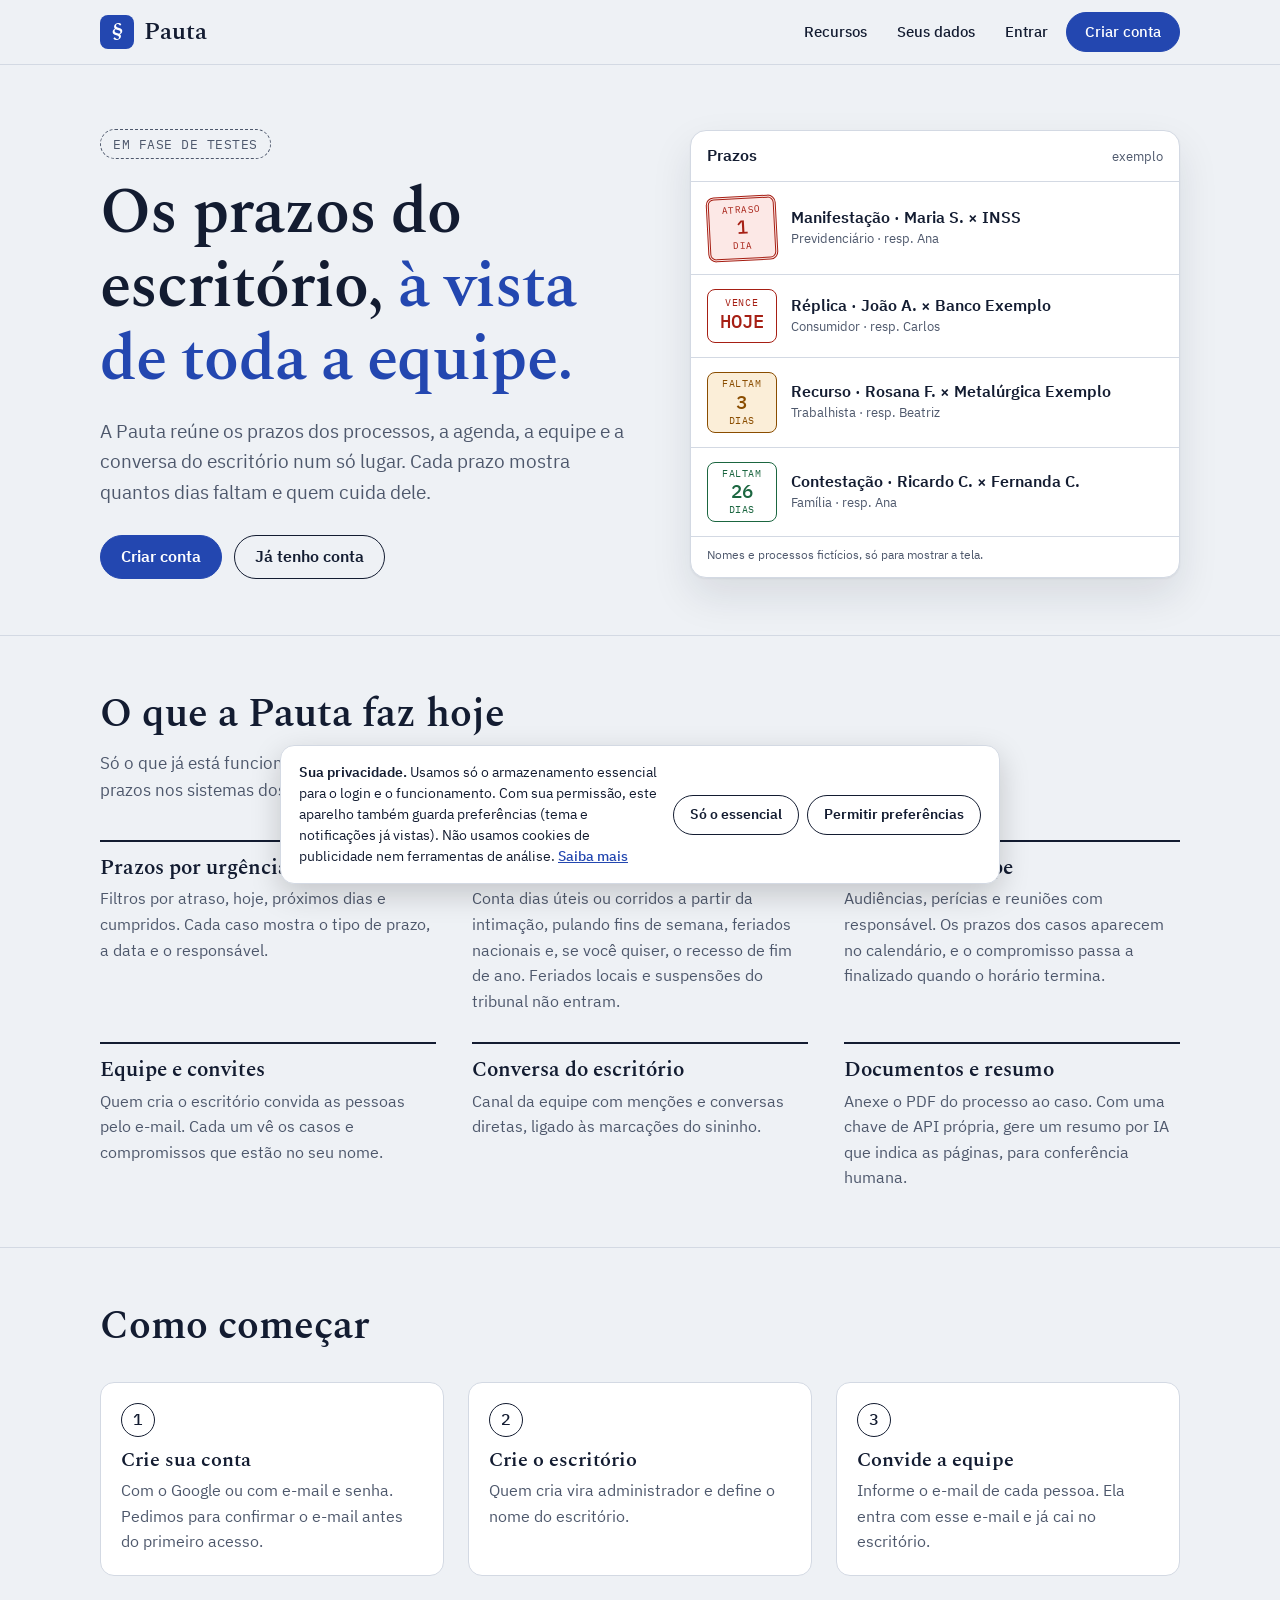
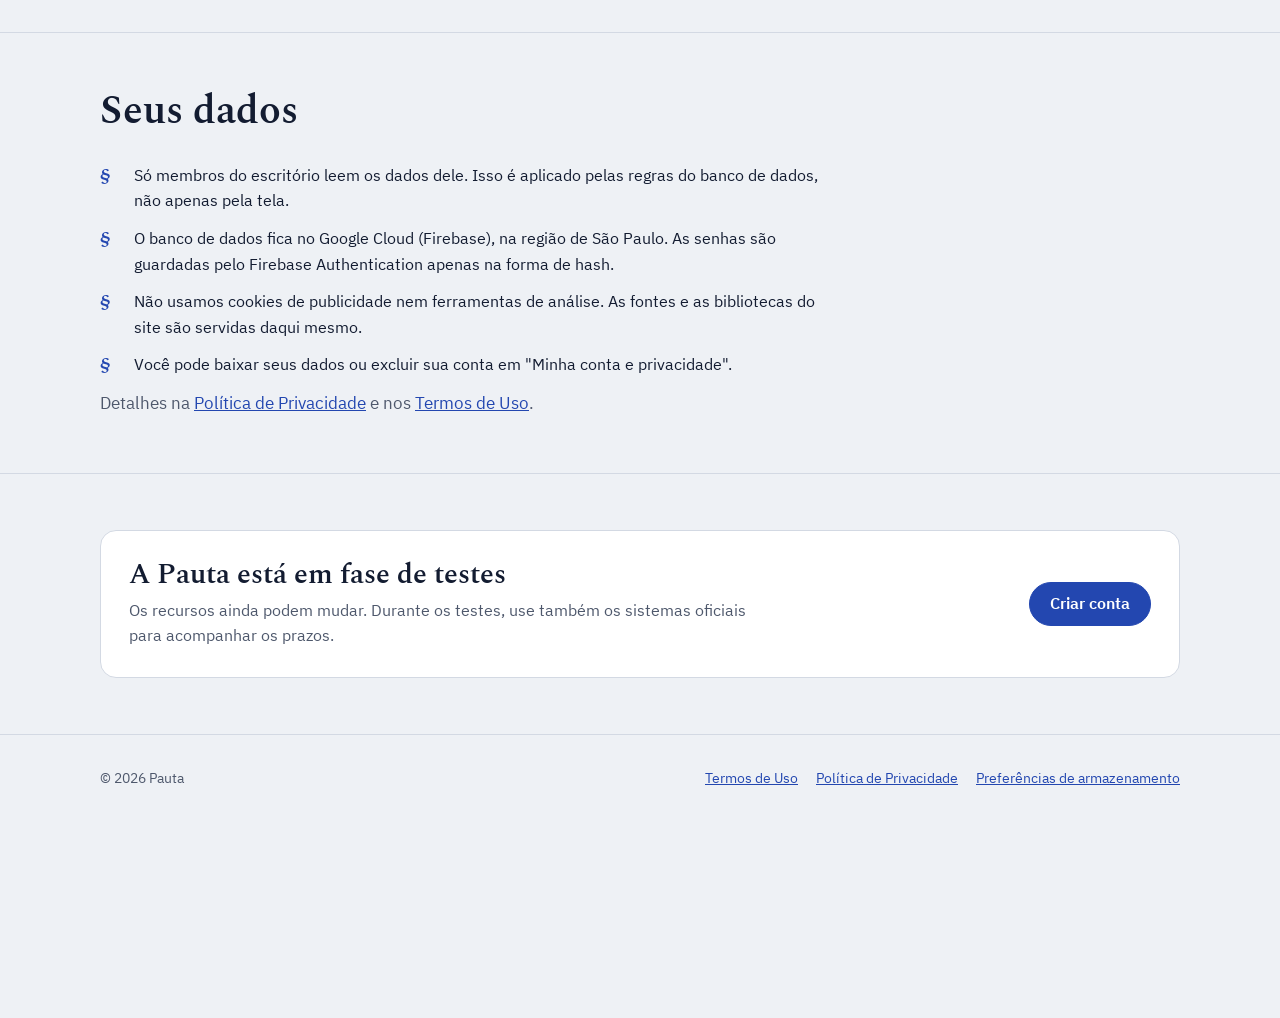
==== commit 5c092d7a: "Página inicial, login com e-mail e senha, LGPD e acessibilidade - Página inicial do produto; sistema" ====
--- a/index.html
+++ b/index.html
@@ -3,21 +3,147 @@
 <head>
   <meta charset="utf-8">
   <meta name="viewport" content="width=device-width, initial-scale=1, viewport-fit=cover">
-  <title>Pauta Coradelli</title>
-  <meta name="description" content="Prazos, agenda, equipe e chat do escritório.">
+  <title>Pauta</title>
+  <meta name="description" content="Pauta: prazos processuais, agenda, equipe e conversa do escritório de advocacia num lugar só.">
+  <meta name="robots" content="noindex">
   <meta name="theme-color" content="#131C31">
   <link rel="icon" href="data:image/svg+xml,%3Csvg xmlns='http://www.w3.org/2000/svg' viewBox='0 0 64 64'%3E%3Crect width='64' height='64' rx='14' fill='%232347B0'/%3E%3Ctext x='32' y='46' font-family='Georgia,serif' font-size='42' font-weight='700' fill='white' text-anchor='middle'%3E%C2%A7%3C/text%3E%3C/svg%3E">
-  <link rel="preconnect" href="https://fonts.googleapis.com">
-  <link rel="preconnect" href="https://fonts.gstatic.com" crossorigin>
-  <link rel="stylesheet" href="https://fonts.googleapis.com/css2?family=IBM+Plex+Mono:wght@400;500&family=IBM+Plex+Sans:wght@400;500;600&family=Spectral:wght@500;600&display=swap">
-  <link rel="stylesheet" href="styles.css">
+  <script>
+    /* Quem já usa o sistema neste aparelho (ou chegou por um link antigo com #prazos, #calendario…) vai direto para o app. ?site mostra esta página. */
+    (function () {
+      try {
+        var t = localStorage.getItem('pauta-tema'); if (t) document.documentElement.setAttribute('data-theme', JSON.parse(t));
+        if (/[?&]site\b/.test(location.search)) return;
+        var h = location.hash.slice(1);
+        var usou = Object.keys(localStorage).some(function (k) { return /^pauta-(vistos-|chat-|local-v1|tentativas|ia)/.test(k); });
+        if (/^(prazos|calendario|equipe|chat)$/.test(h) || usou) return location.replace('app/' + location.hash);
+        /* sessão de login guardada pelo Firebase neste aparelho */
+        if (indexedDB.databases) indexedDB.databases().then(function (l) { if (l.some(function (d) { return d.name === 'firebaseLocalStorageDb'; })) location.replace('app/'); }).catch(function () {});
+      } catch (e) { /* sem acesso ao armazenamento: mostra a página */ }
+    })();
+  </script>
+  <link rel="stylesheet" href="assets/fonts/fonts.css">
+  <link rel="stylesheet" href="assets/site.css">
 </head>
 <body>
-  <div id="app"></div>
-  <div id="modal-root"></div>
-  <div id="toasts" aria-live="polite"></div>
-  <input type="file" id="backup-file" accept=".json,application/json" hidden>
-  <script src="config.js"></script>
-  <script type="module" src="app.js"></script>
+  <a class="pular" href="#conteudo">Pular para o conteúdo</a>
+
+  <header class="topo">
+    <div class="wrap">
+      <a class="marca" href="./?site"><span class="marca-sinal" aria-hidden="true">§</span>Pauta</a>
+      <nav aria-label="Principal">
+        <a class="ocultar-celular" href="#recursos">Recursos</a>
+        <a class="ocultar-celular" href="#seus-dados">Seus dados</a>
+        <a href="app/">Entrar</a>
+        <a class="btn primario" href="app/#criar">Criar conta</a>
+      </nav>
+    </div>
+  </header>
+
+  <main id="conteudo">
+    <section class="hero" aria-labelledby="titulo">
+      <div class="wrap">
+        <div>
+          <span class="selo">Em fase de testes</span>
+          <h1 id="titulo">Os prazos do escritório, <em>à vista de toda a equipe.</em></h1>
+          <p class="lede">A Pauta reúne os prazos dos processos, a agenda, a equipe e a conversa do escritório num só lugar. Cada prazo mostra quantos dias faltam e quem cuida dele.</p>
+          <div class="acoes">
+            <a class="btn primario" href="app/#criar">Criar conta</a>
+            <a class="btn" href="app/">Já tenho conta</a>
+          </div>
+        </div>
+
+        <figure class="amostra" aria-label="Exemplo da lista de prazos, com dados fictícios" style="margin:0">
+          <div class="amostra-topo">Prazos <span>exemplo</span></div>
+          <div class="linha">
+            <span class="carimbo atraso"><span><i>atraso</i><b>1</b><i>dia</i></span></span>
+            <span><b>Manifestação · Maria S. × INSS</b><small>Previdenciário · resp. Ana</small></span>
+          </div>
+          <div class="linha">
+            <span class="carimbo hoje"><span><i>vence</i><b>HOJE</b></span></span>
+            <span><b>Réplica · João A. × Banco Exemplo</b><small>Consumidor · resp. Carlos</small></span>
+          </div>
+          <div class="linha">
+            <span class="carimbo urgente"><span><i>faltam</i><b>3</b><i>dias</i></span></span>
+            <span><b>Recurso · Rosana F. × Metalúrgica Exemplo</b><small>Trabalhista · resp. Beatriz</small></span>
+          </div>
+          <div class="linha">
+            <span class="carimbo ok"><span><i>faltam</i><b>26</b><i>dias</i></span></span>
+            <span><b>Contestação · Ricardo C. × Fernanda C.</b><small>Família · resp. Ana</small></span>
+          </div>
+          <figcaption class="amostra-nota">Nomes e processos fictícios, só para mostrar a tela.</figcaption>
+        </figure>
+      </div>
+    </section>
+
+    <section class="bloco" id="recursos" aria-labelledby="t-recursos">
+      <div class="wrap">
+        <h2 id="t-recursos">O que a Pauta faz hoje</h2>
+        <p class="intro">Só o que já está funcionando. A Pauta é uma ferramenta de apoio: a conferência dos prazos nos sistemas dos tribunais continua sendo do escritório.</p>
+        <ul class="recursos">
+          <li><h3>Prazos por urgência</h3><p>Filtros por atraso, hoje, próximos dias e cumpridos. Cada caso mostra o tipo de prazo, a data e o responsável.</p></li>
+          <li><h3>Cálculo de prazo</h3><p>Conta dias úteis ou corridos a partir da intimação, pulando fins de semana, feriados nacionais e, se você quiser, o recesso de fim de ano. Feriados locais e suspensões do tribunal não entram.</p></li>
+          <li><h3>Agenda da equipe</h3><p>Audiências, perícias e reuniões com responsável. Os prazos dos casos aparecem no calendário, e o compromisso passa a finalizado quando o horário termina.</p></li>
+          <li><h3>Equipe e convites</h3><p>Quem cria o escritório convida as pessoas pelo e-mail. Cada um vê os casos e compromissos que estão no seu nome.</p></li>
+          <li><h3>Conversa do escritório</h3><p>Canal da equipe com menções e conversas diretas, ligado às marcações do sininho.</p></li>
+          <li><h3>Documentos e resumo</h3><p>Anexe o PDF do processo ao caso. Com uma chave de API própria, gere um resumo por IA que indica as páginas, para conferência humana.</p></li>
+        </ul>
+      </div>
+    </section>
+
+    <section class="bloco" aria-labelledby="t-comecar">
+      <div class="wrap">
+        <h2 id="t-comecar">Como começar</h2>
+        <ol class="passos">
+          <li><h3>Crie sua conta</h3><p>Com o Google ou com e-mail e senha. Pedimos para confirmar o e-mail antes do primeiro acesso.</p></li>
+          <li><h3>Crie o escritório</h3><p>Quem cria vira administrador e define o nome do escritório.</p></li>
+          <li><h3>Convide a equipe</h3><p>Informe o e-mail de cada pessoa. Ela entra com esse e-mail e já cai no escritório.</p></li>
+        </ol>
+      </div>
+    </section>
+
+    <section class="bloco" id="seus-dados" aria-labelledby="t-dados">
+      <div class="wrap">
+        <h2 id="t-dados">Seus dados</h2>
+        <ul class="dados">
+          <li><span>Só membros do escritório leem os dados dele. Isso é aplicado pelas regras do banco de dados, não apenas pela tela.</span></li>
+          <li><span>O banco de dados fica no Google Cloud (Firebase), na região de São Paulo. As senhas são guardadas pelo Firebase Authentication apenas na forma de hash.</span></li>
+          <li><span>Não usamos cookies de publicidade nem ferramentas de análise. As fontes e as bibliotecas do site são servidas daqui mesmo.</span></li>
+          <li><span>Você pode baixar seus dados ou excluir sua conta em "Minha conta e privacidade".</span></li>
+        </ul>
+        <p class="intro">Detalhes na <a href="privacidade.html">Política de Privacidade</a> e nos <a href="termos.html">Termos de Uso</a>.</p>
+      </div>
+    </section>
+
+    <section class="bloco" aria-labelledby="t-teste">
+      <div class="wrap">
+        <div class="aviso-teste">
+          <div>
+            <h2 id="t-teste" style="font-size:28px">A Pauta está em fase de testes</h2>
+            <p>Os recursos ainda podem mudar. Durante os testes, use também os sistemas oficiais para acompanhar os prazos.</p>
+          </div>
+          <a class="btn primario" href="app/#criar">Criar conta</a>
+        </div>
+      </div>
+    </section>
+  </main>
+
+  <footer>
+    <div class="wrap">
+      <span>© <span id="ano">2026</span> Pauta</span>
+      <nav aria-label="Rodapé">
+        <a href="termos.html">Termos de Uso</a>
+        <a href="privacidade.html">Política de Privacidade</a>
+        <button type="button" class="link" id="prefs">Preferências de armazenamento</button>
+      </nav>
+    </div>
+  </footer>
+
+  <script src="assets/consent.js"></script>
+  <script>
+    document.getElementById('ano').textContent = new Date().getFullYear();
+    PautaConsent.banner({ privacidadeUrl: 'privacidade.html' });
+    document.getElementById('prefs').addEventListener('click', function () { PautaConsent.banner({ forcar: true, privacidadeUrl: 'privacidade.html' }); });
+  </script>
 </body>
 </html>
--- a/assets/fonts/fonts.css
+++ b/assets/fonts/fonts.css
@@ -0,0 +1,15 @@
+/* Fontes hospedadas no próprio site (SIL Open Font License 1.1 — ver OFL-*.txt). Nada é carregado do Google Fonts. */
+@font-face { font-family: 'IBM Plex Sans'; font-style: normal; font-weight: 400; font-display: swap; src: url('ibm-plex-sans-latin-ext-400-normal.woff2') format('woff2'); unicode-range: U+0100-02AF,U+0304,U+0308,U+0329,U+1E00-1E9F,U+1EF2-1EFF,U+2020,U+20A0-20AB,U+20AD-20C0,U+2113,U+2C60-2C7F,U+A720-A7FF; }
+@font-face { font-family: 'IBM Plex Sans'; font-style: normal; font-weight: 400; font-display: swap; src: url('ibm-plex-sans-latin-400-normal.woff2') format('woff2'); unicode-range: U+0000-00FF,U+0131,U+0152-0153,U+02BB-02BC,U+02C6,U+02DA,U+02DC,U+0304,U+0308,U+0329,U+2000-206F,U+2074,U+20AC,U+2122,U+2191,U+2193,U+2212,U+2215,U+FEFF,U+FFFD; }
+@font-face { font-family: 'IBM Plex Sans'; font-style: normal; font-weight: 500; font-display: swap; src: url('ibm-plex-sans-latin-ext-500-normal.woff2') format('woff2'); unicode-range: U+0100-02AF,U+0304,U+0308,U+0329,U+1E00-1E9F,U+1EF2-1EFF,U+2020,U+20A0-20AB,U+20AD-20C0,U+2113,U+2C60-2C7F,U+A720-A7FF; }
+@font-face { font-family: 'IBM Plex Sans'; font-style: normal; font-weight: 500; font-display: swap; src: url('ibm-plex-sans-latin-500-normal.woff2') format('woff2'); unicode-range: U+0000-00FF,U+0131,U+0152-0153,U+02BB-02BC,U+02C6,U+02DA,U+02DC,U+0304,U+0308,U+0329,U+2000-206F,U+2074,U+20AC,U+2122,U+2191,U+2193,U+2212,U+2215,U+FEFF,U+FFFD; }
+@font-face { font-family: 'IBM Plex Sans'; font-style: normal; font-weight: 600; font-display: swap; src: url('ibm-plex-sans-latin-ext-600-normal.woff2') format('woff2'); unicode-range: U+0100-02AF,U+0304,U+0308,U+0329,U+1E00-1E9F,U+1EF2-1EFF,U+2020,U+20A0-20AB,U+20AD-20C0,U+2113,U+2C60-2C7F,U+A720-A7FF; }
+@font-face { font-family: 'IBM Plex Sans'; font-style: normal; font-weight: 600; font-display: swap; src: url('ibm-plex-sans-latin-600-normal.woff2') format('woff2'); unicode-range: U+0000-00FF,U+0131,U+0152-0153,U+02BB-02BC,U+02C6,U+02DA,U+02DC,U+0304,U+0308,U+0329,U+2000-206F,U+2074,U+20AC,U+2122,U+2191,U+2193,U+2212,U+2215,U+FEFF,U+FFFD; }
+@font-face { font-family: 'IBM Plex Mono'; font-style: normal; font-weight: 400; font-display: swap; src: url('ibm-plex-mono-latin-ext-400-normal.woff2') format('woff2'); unicode-range: U+0100-02AF,U+0304,U+0308,U+0329,U+1E00-1E9F,U+1EF2-1EFF,U+2020,U+20A0-20AB,U+20AD-20C0,U+2113,U+2C60-2C7F,U+A720-A7FF; }
+@font-face { font-family: 'IBM Plex Mono'; font-style: normal; font-weight: 400; font-display: swap; src: url('ibm-plex-mono-latin-400-normal.woff2') format('woff2'); unicode-range: U+0000-00FF,U+0131,U+0152-0153,U+02BB-02BC,U+02C6,U+02DA,U+02DC,U+0304,U+0308,U+0329,U+2000-206F,U+2074,U+20AC,U+2122,U+2191,U+2193,U+2212,U+2215,U+FEFF,U+FFFD; }
+@font-face { font-family: 'IBM Plex Mono'; font-style: normal; font-weight: 500; font-display: swap; src: url('ibm-plex-mono-latin-ext-500-normal.woff2') format('woff2'); unicode-range: U+0100-02AF,U+0304,U+0308,U+0329,U+1E00-1E9F,U+1EF2-1EFF,U+2020,U+20A0-20AB,U+20AD-20C0,U+2113,U+2C60-2C7F,U+A720-A7FF; }
+@font-face { font-family: 'IBM Plex Mono'; font-style: normal; font-weight: 500; font-display: swap; src: url('ibm-plex-mono-latin-500-normal.woff2') format('woff2'); unicode-range: U+0000-00FF,U+0131,U+0152-0153,U+02BB-02BC,U+02C6,U+02DA,U+02DC,U+0304,U+0308,U+0329,U+2000-206F,U+2074,U+20AC,U+2122,U+2191,U+2193,U+2212,U+2215,U+FEFF,U+FFFD; }
+@font-face { font-family: 'Spectral'; font-style: normal; font-weight: 500; font-display: swap; src: url('spectral-latin-ext-500-normal.woff2') format('woff2'); unicode-range: U+0100-02AF,U+0304,U+0308,U+0329,U+1E00-1E9F,U+1EF2-1EFF,U+2020,U+20A0-20AB,U+20AD-20C0,U+2113,U+2C60-2C7F,U+A720-A7FF; }
+@font-face { font-family: 'Spectral'; font-style: normal; font-weight: 500; font-display: swap; src: url('spectral-latin-500-normal.woff2') format('woff2'); unicode-range: U+0000-00FF,U+0131,U+0152-0153,U+02BB-02BC,U+02C6,U+02DA,U+02DC,U+0304,U+0308,U+0329,U+2000-206F,U+2074,U+20AC,U+2122,U+2191,U+2193,U+2212,U+2215,U+FEFF,U+FFFD; }
+@font-face { font-family: 'Spectral'; font-style: normal; font-weight: 600; font-display: swap; src: url('spectral-latin-ext-600-normal.woff2') format('woff2'); unicode-range: U+0100-02AF,U+0304,U+0308,U+0329,U+1E00-1E9F,U+1EF2-1EFF,U+2020,U+20A0-20AB,U+20AD-20C0,U+2113,U+2C60-2C7F,U+A720-A7FF; }
+@font-face { font-family: 'Spectral'; font-style: normal; font-weight: 600; font-display: swap; src: url('spectral-latin-600-normal.woff2') format('woff2'); unicode-range: U+0000-00FF,U+0131,U+0152-0153,U+02BB-02BC,U+02C6,U+02DA,U+02DC,U+0304,U+0308,U+0329,U+2000-206F,U+2074,U+20AC,U+2122,U+2191,U+2193,U+2212,U+2215,U+FEFF,U+FFFD; }
--- a/assets/site.css
+++ b/assets/site.css
@@ -0,0 +1,134 @@
+/* Site público da Pauta (página inicial, privacidade, termos).
+   Layout: coluna editorial central; hero em duas colunas com uma amostra do produto feita em HTML (sem imagens de terceiros). */
+:root {
+  --paper: #EEF1F5;
+  --surface: #FFFFFF;
+  --surface-2: #F5F7FA;
+  --ink: #131C31;
+  --muted: #4E586C;
+  --line: #D3D9E3;
+  --accent: #2347B0;
+  --accent-ink: #FFFFFF;
+  --accent-soft: #E3E9F8;
+  --danger: #A61F14;
+  --danger-soft: #FCE8E6;
+  --warn: #8A4D00;
+  --warn-soft: #FBEED8;
+  --ok: #1B6640;
+  --ok-soft: #E0F0E6;
+  --font-display: 'Spectral', 'Iowan Old Style', Georgia, serif;
+  --font-body: 'IBM Plex Sans', system-ui, -apple-system, 'Segoe UI', Roboto, sans-serif;
+  --font-mono: 'IBM Plex Mono', ui-monospace, Menlo, Consolas, monospace;
+}
+@media (prefers-color-scheme: dark) {
+  :root:not([data-theme="light"]) {
+    --paper: #0E1420; --surface: #161E2E; --surface-2: #1B2436; --ink: #E5E9F1; --muted: #A3ACBE; --line: #2C3649;
+    --accent: #8FA9FF; --accent-ink: #0E1420; --accent-soft: #1F2A48; --danger: #FF8C7F; --danger-soft: #3A1D1C;
+    --warn: #F2B55C; --warn-soft: #382A13; --ok: #79D29E; --ok-soft: #14301F; color-scheme: dark;
+  }
+}
+:root[data-theme="dark"] {
+  --paper: #0E1420; --surface: #161E2E; --surface-2: #1B2436; --ink: #E5E9F1; --muted: #A3ACBE; --line: #2C3649;
+  --accent: #8FA9FF; --accent-ink: #0E1420; --accent-soft: #1F2A48; --danger: #FF8C7F; --danger-soft: #3A1D1C;
+  --warn: #F2B55C; --warn-soft: #382A13; --ok: #79D29E; --ok-soft: #14301F; color-scheme: dark;
+}
+*, *::before, *::after { box-sizing: border-box; }
+html { scroll-behavior: smooth; }
+@media (prefers-reduced-motion: reduce) { html { scroll-behavior: auto; } *, *::before, *::after { transition: none !important; animation: none !important; } }
+body { margin: 0; background: var(--paper); color: var(--ink); font: 16px/1.6 var(--font-body); -webkit-font-smoothing: antialiased; }
+a { color: var(--accent); }
+a:focus-visible, button:focus-visible { outline: 2px solid var(--accent); outline-offset: 3px; border-radius: 4px; }
+h1, h2, h3 { font-family: var(--font-display); font-weight: 600; line-height: 1.15; text-wrap: balance; margin: 0; }
+p { margin: 0; }
+.wrap { max-width: 1120px; margin: 0 auto; padding-left: max(20px, env(safe-area-inset-left, 0px)); padding-right: max(20px, env(safe-area-inset-right, 0px)); }
+.pular { position: absolute; left: 12px; top: -60px; z-index: 100; padding: 10px 14px; border-radius: 8px; background: var(--ink); color: var(--paper); font-weight: 600; text-decoration: none; }
+.pular:focus { top: 12px; }
+.mono { font-family: var(--font-mono); font-variant-numeric: tabular-nums; }
+
+/* topo */
+.topo { position: sticky; top: env(safe-area-inset-top, 0px); z-index: 20; background: var(--paper); border-bottom: 1px solid var(--line); }
+body::before { content: ""; position: fixed; inset: 0 0 auto; height: env(safe-area-inset-top, 0px); z-index: 30; background: var(--paper); }
+.topo .wrap { display: flex; align-items: center; gap: 16px; min-height: 64px; }
+.marca { display: inline-flex; align-items: center; gap: 10px; color: var(--ink); text-decoration: none; font-family: var(--font-display); font-size: 24px; font-weight: 600; }
+.marca-sinal { display: inline-grid; place-items: center; width: 34px; height: 34px; border-radius: 8px; background: var(--accent); color: var(--accent-ink); font-size: 21px; line-height: 1; }
+.topo nav { margin-left: auto; display: flex; align-items: center; gap: 6px; flex-wrap: wrap; justify-content: flex-end; }
+.topo nav a { padding: 8px 12px; border-radius: 999px; color: var(--ink); text-decoration: none; font-weight: 500; font-size: 15px; }
+.topo nav a:hover { background: var(--surface); }
+.btn { display: inline-flex; align-items: center; justify-content: center; gap: 8px; min-height: 44px; padding: 0 20px; border-radius: 999px; border: 1.5px solid var(--ink); background: transparent; color: var(--ink); font: inherit; font-weight: 600; text-decoration: none; cursor: pointer; }
+.btn.primario { background: var(--accent); border-color: var(--accent); color: var(--accent-ink); }
+.topo nav a.btn { padding: 0 18px; min-height: 40px; }
+.topo nav a.btn.primario:hover { background: var(--accent); filter: brightness(1.08); }
+@media (max-width: 640px) { .topo nav a.ocultar-celular { display: none; } }
+
+/* hero */
+.hero { padding-block: 64px 56px; }
+.hero .wrap { display: grid; grid-template-columns: minmax(0, 1.05fr) minmax(0, .95fr); gap: 48px; align-items: center; }
+@media (max-width: 900px) { .hero .wrap { grid-template-columns: minmax(0, 1fr); gap: 36px; } .hero { padding-block: 40px; } }
+.selo { display: inline-flex; align-items: center; gap: 8px; padding: 4px 12px; border-radius: 999px; border: 1px dashed var(--muted); color: var(--muted); font-family: var(--font-mono); font-size: 12.5px; letter-spacing: .04em; text-transform: uppercase; }
+.hero h1 { font-size: clamp(38px, 5.4vw, 64px); letter-spacing: -.015em; margin-top: 18px; }
+.hero h1 em { font-style: normal; color: var(--accent); }
+.hero .lede { font-size: 19px; color: var(--muted); max-width: 34em; margin-top: 18px; }
+.acoes { display: flex; gap: 12px; flex-wrap: wrap; margin-top: 28px; }
+
+/* amostra do produto (HTML, dados fictícios) */
+.amostra { background: var(--surface); border: 1px solid var(--line); border-radius: 16px; box-shadow: 0 1px 2px rgba(19, 28, 49, .06), 0 18px 40px rgba(19, 28, 49, .10); overflow: hidden; }
+.amostra-topo { display: flex; align-items: center; justify-content: space-between; gap: 10px; padding: 12px 16px; border-bottom: 1px solid var(--line); font-weight: 600; }
+.amostra-topo span { font-weight: 400; font-size: 12.5px; color: var(--muted); }
+.linha { display: grid; grid-template-columns: 70px minmax(0, 1fr); gap: 14px; align-items: center; padding: 14px 16px; border-bottom: 1px solid var(--line); }
+.linha:last-child { border-bottom: 0; }
+.linha b { display: block; font-weight: 600; line-height: 1.35; }
+.linha small { display: block; color: var(--muted); font-size: 13px; }
+.carimbo { display: grid; place-items: center; text-align: center; min-height: 54px; padding: 6px 4px; border: 1.5px solid var(--line); border-radius: 8px; font-family: var(--font-mono); line-height: 1.1; }
+.carimbo i { font-style: normal; display: block; font-size: 9.5px; letter-spacing: .06em; text-transform: uppercase; }
+.carimbo b { font-size: 19px; font-weight: 500; }
+.carimbo.atraso { color: var(--danger); border-color: var(--danger); background: var(--danger-soft); transform: rotate(-3deg); border-style: double; border-width: 3px; }
+.carimbo.hoje { color: var(--danger); border-color: var(--danger); }
+.carimbo.urgente { color: var(--warn); border-color: var(--warn); background: var(--warn-soft); }
+.carimbo.ok { color: var(--ok); border-color: var(--ok); }
+.amostra-nota { padding: 8px 16px 12px; font-size: 12px; color: var(--muted); }
+
+/* seções */
+section.bloco { padding-block: 56px; border-top: 1px solid var(--line); }
+.bloco h2 { font-size: clamp(28px, 3.4vw, 40px); max-width: 22em; }
+.bloco .intro { color: var(--muted); max-width: 40em; margin-top: 12px; font-size: 17px; }
+.recursos { list-style: none; margin: 36px 0 0; padding: 0; display: grid; grid-template-columns: repeat(3, minmax(0, 1fr)); gap: 28px 36px; }
+@media (max-width: 900px) { .recursos { grid-template-columns: repeat(2, minmax(0, 1fr)); } }
+@media (max-width: 560px) { .recursos { grid-template-columns: minmax(0, 1fr); } }
+.recursos li { border-top: 2px solid var(--ink); padding-top: 14px; }
+.recursos h3 { font-size: 21px; }
+.recursos p { color: var(--muted); margin-top: 6px; }
+.passos { list-style: none; margin: 32px 0 0; padding: 0; display: grid; grid-template-columns: repeat(3, minmax(0, 1fr)); gap: 24px; counter-reset: passo; }
+@media (max-width: 760px) { .passos { grid-template-columns: minmax(0, 1fr); } }
+.passos li { counter-increment: passo; background: var(--surface); border: 1px solid var(--line); border-radius: 14px; padding: 20px; }
+.passos li::before { content: counter(passo); display: inline-grid; place-items: center; width: 34px; height: 34px; border-radius: 999px; border: 1.5px solid var(--ink); font-family: var(--font-mono); font-weight: 500; margin-bottom: 12px; }
+.passos h3 { font-size: 20px; }
+.passos p { color: var(--muted); margin-top: 6px; }
+.dados { margin: 28px 0 0; padding: 0; list-style: none; display: grid; gap: 12px; max-width: 46em; }
+.dados li { display: grid; grid-template-columns: 22px minmax(0, 1fr); gap: 12px; }
+.dados li::before { content: "§"; font-family: var(--font-display); color: var(--accent); font-weight: 600; font-size: 20px; line-height: 1.3; }
+.aviso-teste { background: var(--surface); border: 1px solid var(--line); border-radius: 16px; padding: 28px; display: flex; flex-wrap: wrap; gap: 20px; align-items: center; justify-content: space-between; }
+.aviso-teste p { color: var(--muted); max-width: 40em; margin-top: 6px; }
+
+/* rodapé */
+footer { border-top: 1px solid var(--line); padding-block: 32px 48px; color: var(--muted); font-size: 14px; }
+footer .wrap { display: flex; flex-wrap: wrap; gap: 12px 24px; justify-content: space-between; }
+footer nav { display: flex; flex-wrap: wrap; gap: 8px 18px; }
+footer button.link { background: none; border: 0; padding: 0; font: inherit; color: var(--accent); text-decoration: underline; cursor: pointer; }
+
+/* páginas de texto legal */
+.legal { padding-block: 48px 72px; }
+.legal .wrap { max-width: 820px; }
+.legal h1 { font-size: clamp(32px, 4.4vw, 46px); }
+.legal .meta { color: var(--muted); margin-top: 10px; font-size: 14.5px; }
+.legal h2 { font-size: 24px; margin-top: 40px; }
+.legal h3 { font-size: 19px; margin-top: 24px; }
+.legal p, .legal ul, .legal ol { margin-top: 12px; max-width: 68ch; }
+.legal ul, .legal ol { padding-left: 22px; }
+.legal li + li { margin-top: 6px; }
+.legal .tabela { overflow-x: auto; margin-top: 16px; }
+.legal table { border-collapse: collapse; width: 100%; min-width: 560px; font-size: 14.5px; background: var(--surface); }
+.legal th, .legal td { text-align: left; vertical-align: top; padding: 10px 12px; border: 1px solid var(--line); }
+.legal th { background: var(--surface-2); font-weight: 600; }
+.legal .preencher { background: var(--warn-soft); color: var(--warn); padding: 0 4px; border-radius: 3px; font-weight: 600; }
+.legal .sumario { background: var(--surface); border: 1px solid var(--line); border-radius: 12px; padding: 16px 20px; margin-top: 24px; }
+.legal .sumario ol { margin-top: 6px; }
